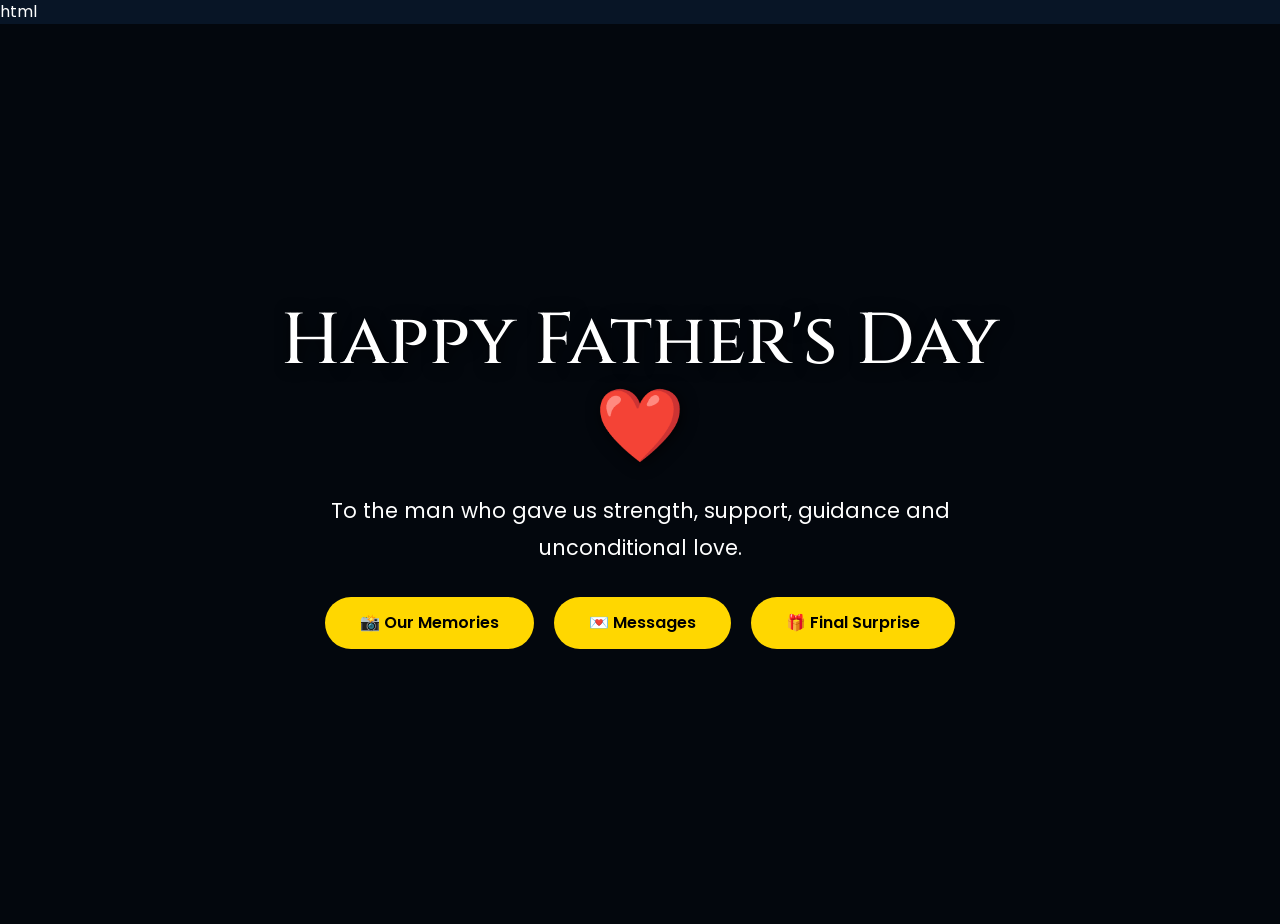
==== index.html @ 78a1a49d "Completed Father's Day storybook website" ====
html
<!DOCTYPE html>
<html lang="en">

<head>
    <meta charset="UTF-8">
    <meta name="viewport" content="width=device-width, initial-scale=1.0">
    <title>Happy Father's Day ❤️</title>

    <link href="https://cdn.jsdelivr.net/npm/bootstrap@5.3.3/dist/css/bootstrap.min.css" rel="stylesheet">

    <link href="https://fonts.googleapis.com/css2?family=Cinzel:wght@400;600;700&family=Poppins:wght@300;400;500;600&display=swap" rel="stylesheet">

    <link rel="stylesheet" href="css/style.css">
</head>

<body>

    <!-- Background Music -->
    <audio autoplay loop>
        <source src="music/song.mp3" type="audio/mpeg">
    </audio>

    <!-- Hero Section -->
    <section class="hero">

        <div class="overlay"></div>

        <div class="hero-content">

            <h1 class="hero-title">
                Happy Father's Day ❤️
            </h1>

            <p class="hero-text">
                To the man who gave us strength,
                support, guidance and unconditional love.
            </p>

            <div class="button-group">

                <a href="memories.html" class="hero-btn">
                    📸 Our Memories
                </a>

                <a href="messages.html" class="hero-btn">
                    💌 Messages
                </a>

                <a href="final.html" class="hero-btn">
                    🎁 Final Surprise
                </a>

            </div>

        </div>

    </section>

</body>

</html>
---- css/style.css ----
@import url('https://fonts.googleapis.com/css2?family=Cinzel:wght@400;600;700&family=Poppins:wght@300;400;500;600&display=swap');

*{
    margin:0;
    padding:0;
    box-sizing:border-box;
}

html{
    scroll-behavior:smooth;
}

body{
    font-family:'Poppins',sans-serif;
    background:#081526;
    color:white;
    overflow-x:hidden;
}

/* Floating Hearts */

.hearts-container{
    position:fixed;
    width:100%;
    height:100%;
    top:0;
    left:0;
    pointer-events:none;
    z-index:1;
}

.heart{
    position:absolute;
    color:#FFD700;
    font-size:20px;
    animation:floatHeart 8s linear infinite;
}

@keyframes floatHeart{
    0%{
        transform:translateY(100vh);
        opacity:0;
    }

    10%{
        opacity:1;
    }

    100%{
        transform:translateY(-100px);
        opacity:0;
    }
}

/* Hero */

.hero{
    height:100vh;
    background:url('../images/dad.png');
    background-size:cover;
    background-position:center center;
    background-repeat:no-repeat;
    position:relative;
    display:flex;
    justify-content:center;
    align-items:center;
    text-align:center;
}

.overlay{
    position:absolute;
    width:100%;
    height:100%;
    background:rgba(0,0,0,0.65);
}

.hero-content{
    position:relative;
    z-index:2;
    max-width:800px;
    padding:20px;
}

.hero-title{
    font-family:'Cinzel',serif;
    font-size:4.5rem;
    margin-bottom:20px;
    text-shadow:2px 2px 15px rgba(0,0,0,0.8);
}

.hero-text{
    font-size:1.3rem;
    line-height:1.8;
    margin-bottom:30px;
}

.hero-btn{
    background:#FFD700;
    color:#000;
    border:none;
    padding:14px 35px;
    border-radius:50px;
    font-weight:600;
    transition:0.3s;
    cursor:pointer;
}

.hero-btn:hover{
    transform:translateY(-5px);
    box-shadow:0 10px 20px rgba(255,215,0,0.3);
}

/* Sections */

.about-section,
.gallery-section,
.timeline-section,
.letter-section,
.surprise-section{
    padding:100px 0;
}

.section-title{
    text-align:center;
    font-family:'Cinzel',serif;
    font-size:3rem;
    margin-bottom:20px;
}

.section-subtitle{
    text-align:center;
    max-width:700px;
    margin:auto;
    color:#cccccc;
}

/* Cards */

.about-card{
    background:#102845;
    padding:35px;
    border-radius:20px;
    text-align:center;
    transition:0.4s;
    height:100%;
    border:1px solid rgba(255,215,0,0.2);
}

.about-card:hover{
    transform:translateY(-10px);
}

.card-icon{
    font-size:3rem;
    margin-bottom:20px;
}

.about-card h3{
    color:#FFD700;
    margin-bottom:15px;
}

/* Gallery */

.gallery-img{
    width:100%;
    height:300px;
    object-fit:cover;
    border-radius:20px;
    transition:0.4s;
}

.gallery-img:hover{
    transform:scale(1.05);
}

/* Timeline */

.timeline{
    max-width:700px;
    margin:auto;
}

.timeline-item{
    background:#102845;
    margin:20px 0;
    padding:25px;
    border-left:5px solid #FFD700;
    border-radius:10px;
    font-size:1.1rem;
}

/* Letter */

.letter-box{
    max-width:800px;
    margin:auto;
    background:#102845;
    padding:40px;
    border-radius:20px;
    line-height:2;
    text-align:left;
}

.letter-box h4{
    margin-top:30px;
    color:#FFD700;
}

/* Popup */

#popup{
    position:fixed;
    top:0;
    left:0;
    width:100%;
    height:100%;
    background:rgba(0,0,0,0.8);
    display:none;
    justify-content:center;
    align-items:center;
    z-index:9999;
}

.popup-content{
    background:white;
    color:black;
    max-width:500px;
    width:90%;
    padding:40px;
    border-radius:20px;
    text-align:center;
}

.popup-content h2{
    margin-bottom:20px;
}

.popup-content p{
    margin-bottom:15px;
    line-height:1.8;
}

/* Mobile */

@media(max-width:768px){

    .hero-title{
        font-size:2.7rem;
    }

    .hero-text{
        font-size:1rem;
    }

    .section-title{
        font-size:2rem;
    }

    .gallery-img{
        height:220px;
    }

    .letter-box{
        padding:25px;
    }
}
.button-group{
    display:flex;
    justify-content:center;
    gap:20px;
    flex-wrap:wrap;
}

.button-group a{
    text-decoration:none;
}

.hero-btn{
    display:inline-block;
}
.message-section{
    padding:60px 0;
}

.message-card{
    background:#102845;
    border-left:5px solid #FFD700;
    padding:25px;
    margin-bottom:25px;
    border-radius:15px;
    font-size:1.2rem;
    transition:0.4s;
    animation:fadeUp 1s ease;
}

.message-card:hover{
    transform:translateY(-8px);
    box-shadow:0 10px 25px rgba(255,215,0,0.2);
}

@keyframes fadeUp{

    from{
        opacity:0;
        transform:translateY(40px);
    }

    to{
        opacity:1;
        transform:translateY(0);
    }

}
/* Final Page */

.final-section{
    min-height:100vh;
    background:url('../images/dad.png');
    background-size:cover;
    background-position:center;
    position:relative;
    display:flex;
    justify-content:center;
    align-items:center;
    padding:80px 20px;
}

.final-overlay{
    position:absolute;
    top:0;
    left:0;
    width:100%;
    height:100%;
    background:rgba(0,0,0,0.75);
}

.final-content{
    position:relative;
    z-index:2;
    max-width:900px;
    width:100%;
    text-align:center;
}

.final-title{
    font-family:'Cinzel',serif;
    font-size:4rem;
    margin-bottom:40px;
}

.letter-card{
    background:rgba(16,40,69,0.95);
    padding:50px;
    border-radius:25px;
    text-align:left;
    line-height:2;
    box-shadow:0 15px 40px rgba(0,0,0,0.4);
}

.letter-card p{
    margin-bottom:15px;
    font-size:1.1rem;
}

.signature{
    margin-top:30px;
    color:#FFD700;
    text-align:center;
}

.typing-text{
    color:#FFD700;
    font-size:1.4rem;
    font-weight:600;
}

@media(max-width:768px){

    .final-title{
        font-size:2.3rem;
    }

    .letter-card{
        padding:25px;
    }
}
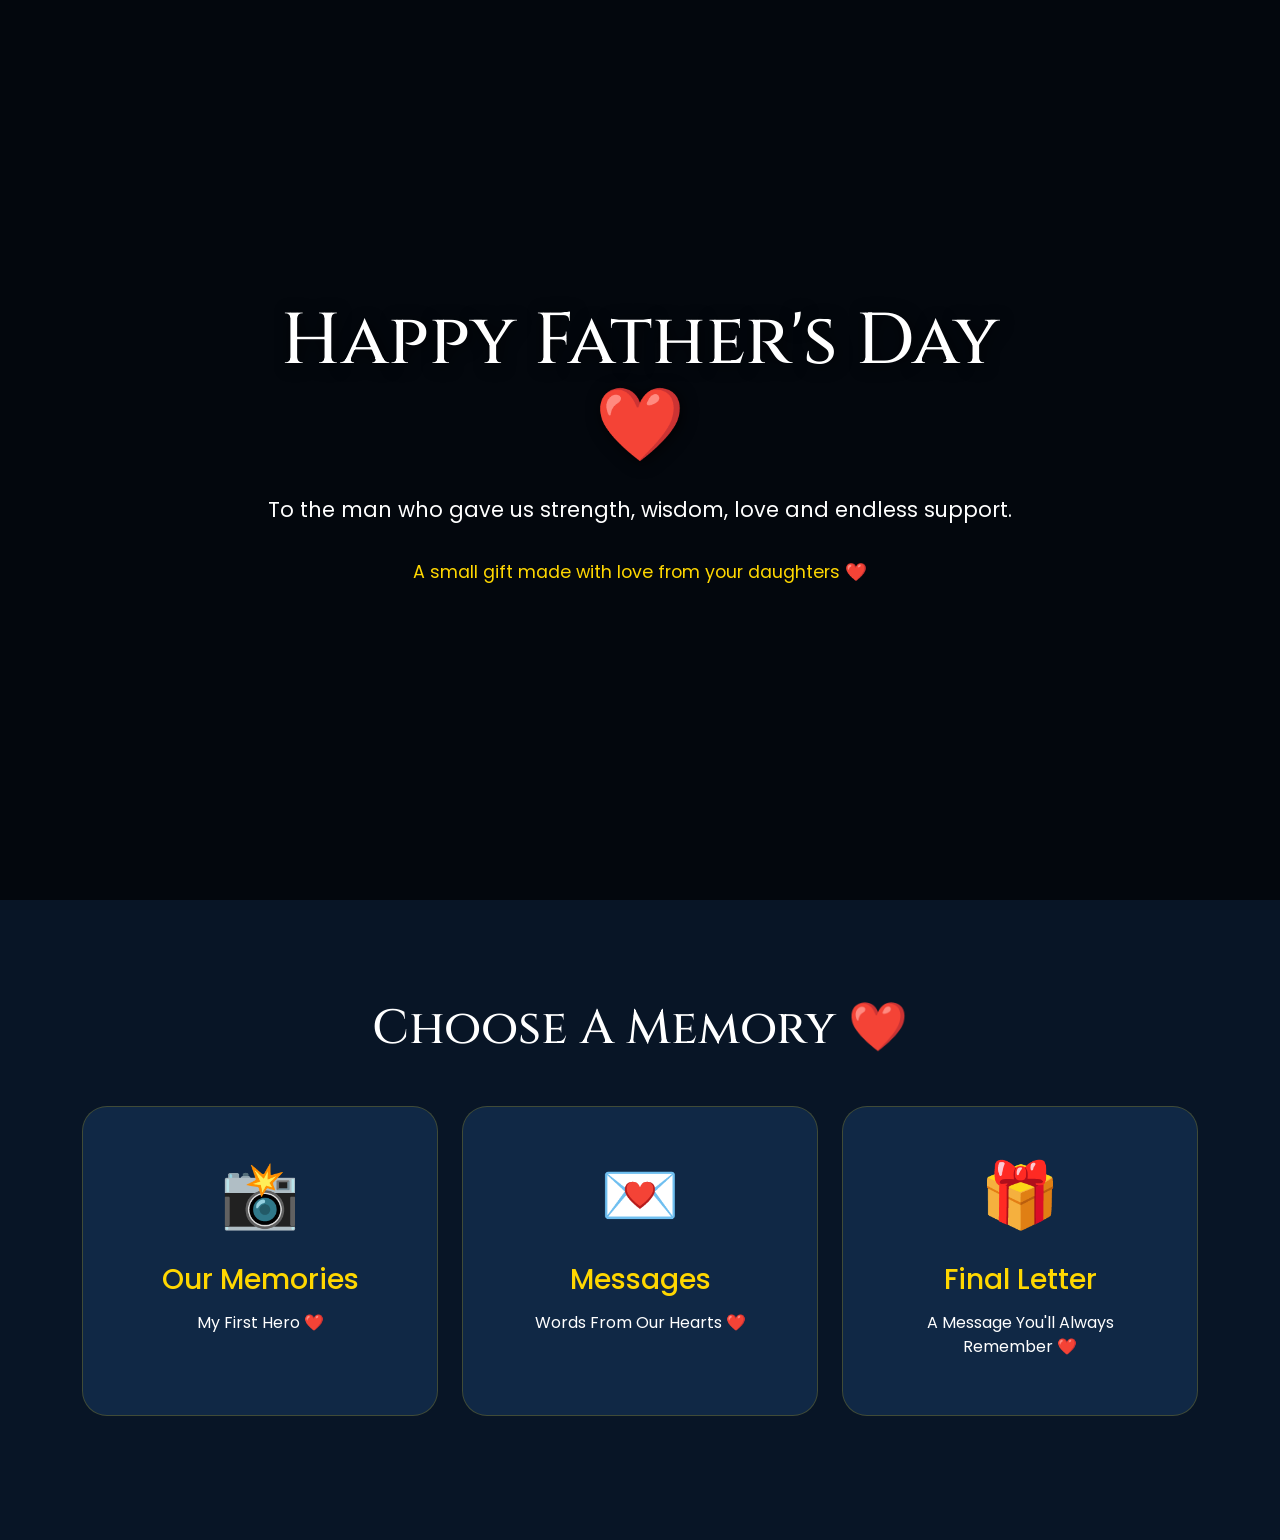
==== commit 5ebbb548: "Final Father's Day website update" ====
--- a/index.html
+++ b/index.html
@@ -1,27 +1,29 @@
-html
 <!DOCTYPE html>
 <html lang="en">
 
 <head>
+
     <meta charset="UTF-8">
     <meta name="viewport" content="width=device-width, initial-scale=1.0">
+
     <title>Happy Father's Day ❤️</title>
 
-    <link href="https://cdn.jsdelivr.net/npm/bootstrap@5.3.3/dist/css/bootstrap.min.css" rel="stylesheet">
+    <link href="https://cdn.jsdelivr.net/npm/bootstrap@5.3.3/dist/css/bootstrap.min.css"
+          rel="stylesheet">
 
-    <link href="https://fonts.googleapis.com/css2?family=Cinzel:wght@400;600;700&family=Poppins:wght@300;400;500;600&display=swap" rel="stylesheet">
+    <link href="https://fonts.googleapis.com/css2?family=Cinzel:wght@400;600;700&family=Poppins:wght@300;400;500;600&display=swap"
+          rel="stylesheet">
 
     <link rel="stylesheet" href="css/style.css">
+
 </head>
 
 <body>
 
-    <!-- Background Music -->
     <audio autoplay loop>
         <source src="music/song.mp3" type="audio/mpeg">
     </audio>
 
-    <!-- Hero Section -->
     <section class="hero">
 
         <div class="overlay"></div>
@@ -34,22 +36,98 @@
 
             <p class="hero-text">
                 To the man who gave us strength,
-                support, guidance and unconditional love.
+                wisdom, love and endless support.
             </p>
 
-            <div class="button-group">
+            <p class="hero-subtext">
+                A small gift made with love from your daughters ❤️
+            </p>
 
-                <a href="memories.html" class="hero-btn">
-                    📸 Our Memories
-                </a>
+        </div>
 
-                <a href="messages.html" class="hero-btn">
-                    💌 Messages
-                </a>
+    </section>
 
-                <a href="final.html" class="hero-btn">
-                    🎁 Final Surprise
-                </a>
+    <section class="home-menu">
+
+        <div class="container">
+
+            <h2 class="section-title">
+                Choose A Memory ❤️
+            </h2>
+
+            <div class="row mt-5">
+
+                <div class="col-md-4 mb-4">
+
+                    <a href="memories.html" class="menu-card-link">
+
+                        <div class="menu-card">
+
+                            <div class="menu-icon">
+                                📸
+                            </div>
+
+                            <h3>
+                                Our Memories
+                            </h3>
+
+                            <p>
+                                My First Hero ❤️
+                            </p>
+
+                        </div>
+
+                    </a>
+
+                </div>
+
+                <div class="col-md-4 mb-4">
+
+                    <a href="messages.html" class="menu-card-link">
+
+                        <div class="menu-card">
+
+                            <div class="menu-icon">
+                                💌
+                            </div>
+
+                            <h3>
+                                Messages
+                            </h3>
+
+                            <p>
+                                Words From Our Hearts ❤️
+                            </p>
+
+                        </div>
+
+                    </a>
+
+                </div>
+
+                <div class="col-md-4 mb-4">
+
+                    <a href="final.html" class="menu-card-link">
+
+                        <div class="menu-card">
+
+                            <div class="menu-icon">
+                                🎁
+                            </div>
+
+                            <h3>
+                                Final Letter
+                            </h3>
+
+                            <p>
+                                A Message You'll Always Remember ❤️
+                            </p>
+
+                        </div>
+
+                    </a>
+
+                </div>
 
             </div>
 
@@ -60,3 +138,4 @@
 </body>
 
 </html>
+
--- a/css/style.css
+++ b/css/style.css
@@ -385,6 +385,193 @@
         padding:25px;
     }
 }
-
-
-
+/* Premium Home Page */
+
+.hero-subtext{
+    margin-top:20px;
+    font-size:1.1rem;
+    color:#FFD700;
+}
+
+.home-menu{
+    padding:100px 0;
+}
+
+.menu-card-link{
+    text-decoration:none;
+}
+
+.menu-card{
+    background:#102845;
+    padding:40px;
+    border-radius:25px;
+    text-align:center;
+    height:100%;
+    transition:0.4s;
+    border:1px solid rgba(255,215,0,0.2);
+}
+
+.menu-card:hover{
+    transform:translateY(-10px);
+    box-shadow:0 15px 35px rgba(255,215,0,0.2);
+}
+
+.menu-icon{
+    font-size:4rem;
+    margin-bottom:20px;
+}
+
+.menu-card h3{
+    color:#FFD700;
+    margin-bottom:15px;
+}
+
+.menu-card p{
+    color:white;
+}
+/* =========================
+   MEMORIES ACCORDION
+========================= */
+
+.accordion-btn{
+
+    width:100%;
+    background:#102845;
+    color:white;
+
+    border:none;
+    border-radius:20px;
+
+    padding:30px;
+
+    margin:20px 0;
+
+    text-align:left;
+
+    cursor:pointer;
+
+    display:flex;
+    flex-direction:column;
+
+    transition:0.4s;
+
+    font-size:1.6rem;
+
+    border-left:5px solid #FFD700;
+
+}
+
+.accordion-btn:hover{
+
+    transform:translateY(-5px);
+
+    box-shadow:0 10px 25px rgba(255,215,0,0.2);
+
+}
+
+.accordion-btn span{
+
+    color:#FFD700;
+
+    margin-top:10px;
+
+    font-size:1rem;
+
+    font-weight:500;
+
+}
+
+.accordion-content{
+
+    max-height:0;
+
+    overflow:hidden;
+
+    transition:max-height 0.6s ease;
+
+}
+
+.accordion-content.show{
+
+    max-height:2000px;
+
+    padding:20px 0;
+
+}
+
+.memory-header{
+
+    padding:100px 20px;
+
+}
+
+.memory-title{
+
+    font-family:'Cinzel',serif;
+
+    font-size:4rem;
+
+}
+
+.memory-subtitle{
+
+    color:#cccccc;
+
+    font-size:1.2rem;
+
+    margin-top:15px;
+
+}
+
+/* Better Gallery */
+
+.gallery-img{
+
+    width:100%;
+
+    height:350px;
+
+    object-fit:cover;
+
+    border-radius:20px;
+
+    transition:0.4s;
+
+}
+
+.gallery-img:hover{
+
+    transform:scale(1.05);
+
+    box-shadow:0 15px 30px rgba(255,215,0,0.2);
+
+}
+
+@media(max-width:768px){
+
+    .memory-title{
+
+        font-size:2.5rem;
+
+    }
+
+    .accordion-btn{
+
+        font-size:1.2rem;
+
+        padding:20px;
+
+    }
+
+    .gallery-img{
+
+        height:250px;
+
+    }
+
+}
+
+
+
+
+
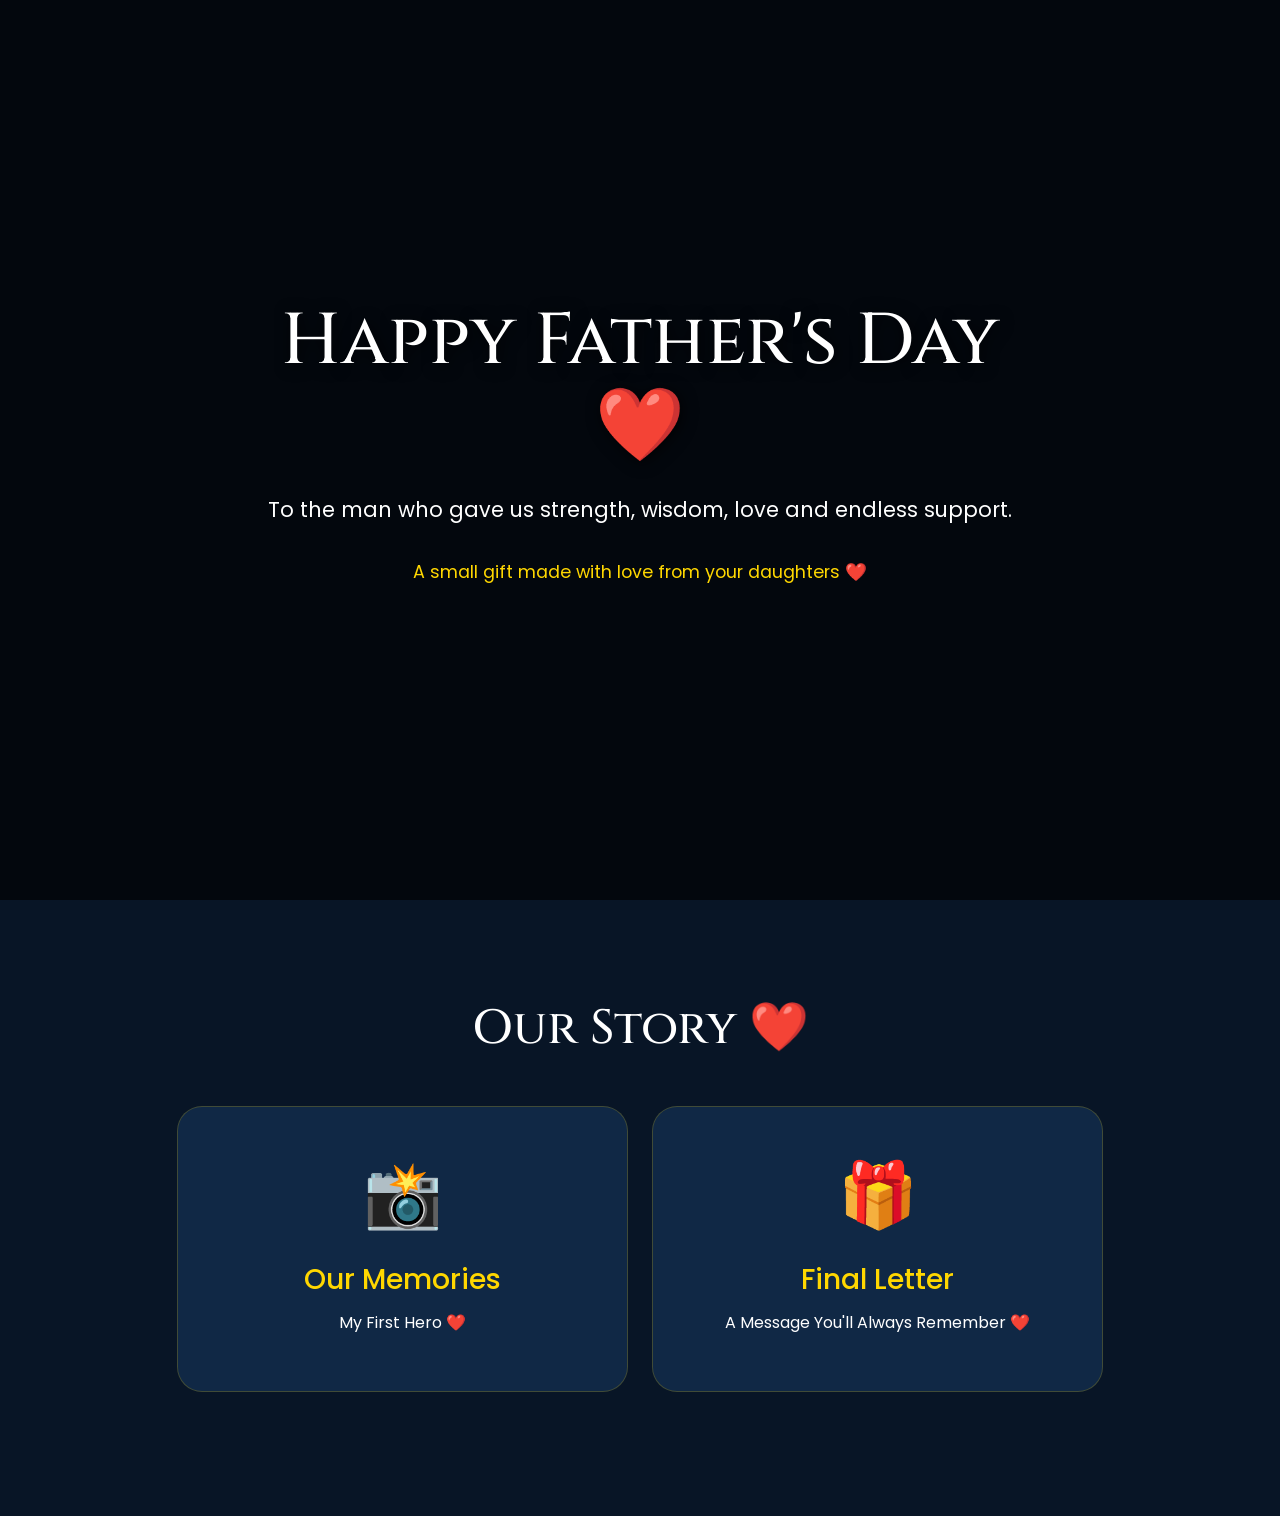
==== commit bdbb45ec: "Update messages" ====
--- a/index.html
+++ b/index.html
@@ -8,11 +8,9 @@
 
     <title>Happy Father's Day ❤️</title>
 
-    <link href="https://cdn.jsdelivr.net/npm/bootstrap@5.3.3/dist/css/bootstrap.min.css"
-          rel="stylesheet">
+    <link href="https://cdn.jsdelivr.net/npm/bootstrap@5.3.3/dist/css/bootstrap.min.css" rel="stylesheet">
 
-    <link href="https://fonts.googleapis.com/css2?family=Cinzel:wght@400;600;700&family=Poppins:wght@300;400;500;600&display=swap"
-          rel="stylesheet">
+    <link href="https://fonts.googleapis.com/css2?family=Cinzel:wght@400;600;700&family=Poppins:wght@300;400;500;600&display=swap" rel="stylesheet">
 
     <link rel="stylesheet" href="css/style.css">
 
@@ -52,28 +50,22 @@
         <div class="container">
 
             <h2 class="section-title">
-                Choose A Memory ❤️
+                Our Story ❤️
             </h2>
 
-            <div class="row mt-5">
+            <div class="row justify-content-center mt-5">
 
-                <div class="col-md-4 mb-4">
+                <div class="col-md-5 mb-4">
 
                     <a href="memories.html" class="menu-card-link">
 
                         <div class="menu-card">
 
-                            <div class="menu-icon">
-                                📸
-                            </div>
+                            <div class="menu-icon">📸</div>
 
-                            <h3>
-                                Our Memories
-                            </h3>
+                            <h3>Our Memories</h3>
 
-                            <p>
-                                My First Hero ❤️
-                            </p>
+                            <p>My First Hero ❤️</p>
 
                         </div>
 
@@ -81,47 +73,17 @@
 
                 </div>
 
-                <div class="col-md-4 mb-4">
-
-                    <a href="messages.html" class="menu-card-link">
-
-                        <div class="menu-card">
-
-                            <div class="menu-icon">
-                                💌
-                            </div>
-
-                            <h3>
-                                Messages
-                            </h3>
-
-                            <p>
-                                Words From Our Hearts ❤️
-                            </p>
-
-                        </div>
-
-                    </a>
-
-                </div>
-
-                <div class="col-md-4 mb-4">
+                <div class="col-md-5 mb-4">
 
                     <a href="final.html" class="menu-card-link">
 
                         <div class="menu-card">
 
-                            <div class="menu-icon">
-                                🎁
-                            </div>
+                            <div class="menu-icon">🎁</div>
 
-                            <h3>
-                                Final Letter
-                            </h3>
+                            <h3>Final Letter</h3>
 
-                            <p>
-                                A Message You'll Always Remember ❤️
-                            </p>
+                            <p>A Message You'll Always Remember ❤️</p>
 
                         </div>
 
@@ -139,3 +101,5 @@
 
 </html>
 
+
+
--- a/css/style.css
+++ b/css/style.css
@@ -571,7 +571,13 @@
 
 }
 
-
-
-
-
+.accordion-content{
+    display:none;
+    padding:20px 0;
+}
+
+
+
+
+
+
